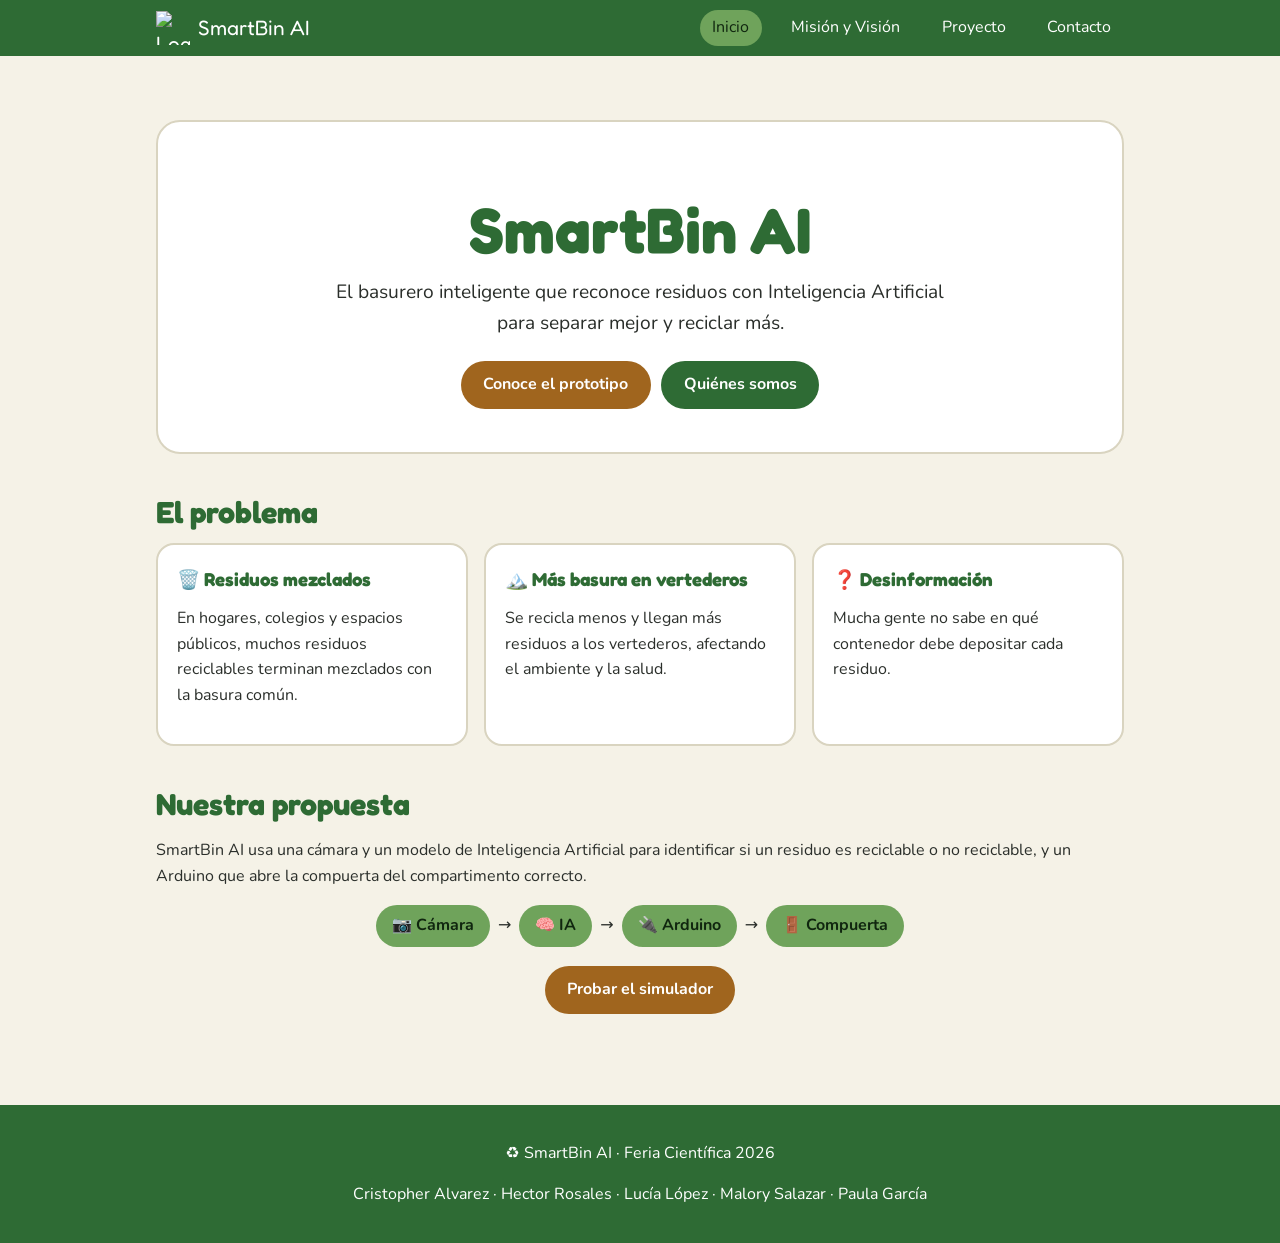
==== index.html @ 20b1c1e9 "publicar sitio web" ====
<!DOCTYPE html>
<html lang="es">
<head>
<meta charset="utf-8">
<meta name="viewport" content="width=device-width, initial-scale=1">
<title>Inicio | SmartBin AI</title>
<meta name="description" content="SmartBin AI: basurero inteligente que clasifica residuos reciclables y no reciclables con Inteligencia Artificial.">
<link rel="icon" href="assets/logo.svg" type="image/svg+xml">
<link rel="preconnect" href="https://fonts.googleapis.com">
<link rel="stylesheet" href="https://fonts.googleapis.com/css2?family=Fredoka:wght@500;600&family=Nunito:wght@400;700&display=swap">
<link rel="stylesheet" href="styles.css">
<script src="app.js" defer></script>
</head>
<body>
<header><nav>
<a class="marca" href="index.html"><img src="assets/logo.svg" alt="Logo SmartBin AI">SmartBin AI</a>
<a class="enlace activo" href="index.html">Inicio</a><a class="enlace" href="mision-vision.html">Misión y Visión</a><a class="enlace" href="proyecto.html">Proyecto</a><a class="enlace" href="contacto.html">Contacto</a>
</nav></header>
<main>

<section class="hero">
<img src="assets/logo.svg" alt="">
<h1>SmartBin AI</h1>
<p>El basurero inteligente que reconoce residuos con Inteligencia Artificial para separar mejor y reciclar más.</p>
<a class="btn" href="proyecto.html">Conoce el prototipo</a>
<a class="btn verde" href="mision-vision.html">Quiénes somos</a>
</section>

<section>
<h2>El problema</h2>
<div class="grid">
<div class="card"><h3>🗑️ Residuos mezclados</h3><p>En hogares, colegios y espacios públicos, muchos residuos reciclables terminan mezclados con la basura común.</p></div>
<div class="card"><h3>🏔️ Más basura en vertederos</h3><p>Se recicla menos y llegan más residuos a los vertederos, afectando el ambiente y la salud.</p></div>
<div class="card"><h3>❓ Desinformación</h3><p>Mucha gente no sabe en qué contenedor debe depositar cada residuo.</p></div>
</div>
</section>

<section>
<h2>Nuestra propuesta</h2>
<p>SmartBin AI usa una cámara y un modelo de Inteligencia Artificial para identificar si un residuo es reciclable o no reciclable, y un Arduino que abre la compuerta del compartimento correcto.</p>
<div class="pipe"><span>📷 Cámara</span>→<span>🧠 IA</span>→<span>🔌 Arduino</span>→<span>🚪 Compuerta</span></div>
<p style="text-align:center"><a class="btn" href="proyecto.html#simulador">Probar el simulador</a></p>
</section>

</main>
<footer>
<p>♻️ SmartBin AI · Feria Científica <span id="anio"></span></p>
<p>Cristopher Alvarez · Hector Rosales · Lucía López · Malory Salazar · Paula García</p>
</footer>
</body>
</html>
---- styles.css ----
:root{--verde:#2E6B34;--hoja:#6FA35B;--marron:#A0651E;--crema:#F5F2E7;--texto:#2B2F2B;--tarjeta:#fff;--borde:#d9d4c0}
*{box-sizing:border-box}
html{scroll-behavior:smooth}
body{margin:0;font-family:'Nunito',system-ui,Arial,sans-serif;background:var(--crema);color:var(--texto);line-height:1.6}
h1,h2,h3{font-family:'Fredoka',system-ui,Arial,sans-serif;color:var(--verde);line-height:1.2}
h2{font-size:1.9rem;margin:0 0 .8rem}
a{color:var(--verde)}
header{background:var(--verde);position:sticky;top:0;z-index:10}
nav{max-width:1000px;margin:auto;display:flex;flex-wrap:wrap;align-items:center;gap:.4rem 1rem;padding:.6rem 1rem}
nav .marca{display:flex;align-items:center;gap:.5rem;color:#fff;font-family:'Fredoka',sans-serif;font-size:1.3rem;text-decoration:none;margin-right:auto}
nav .marca img{width:34px;height:34px}
nav a.enlace{color:#fff;text-decoration:none;padding:.35rem .8rem;border-radius:999px}
nav a.enlace:hover,nav a.activo{background:var(--hoja);color:#10260f}
main{max-width:1000px;margin:auto;padding:1.5rem 1rem 3rem}
section{margin:2.5rem 0}
.hero{text-align:center;padding:2.5rem 1rem;background:var(--tarjeta);border:2px solid var(--borde);border-radius:24px}
.hero img{width:96px}
.hero h1{font-size:clamp(2.4rem,7vw,4rem);margin:.3rem 0}
.hero p{font-size:1.2rem;max-width:620px;margin:.5rem auto 1.2rem}
.btn{display:inline-block;background:var(--marron);color:#fff;border:0;padding:.7rem 1.4rem;border-radius:999px;font:inherit;font-weight:700;text-decoration:none;cursor:pointer;margin:.2rem;transition:transform .15s,background .15s}
.btn:hover{background:#7d4d13;transform:translateY(-2px)}
.btn.verde{background:var(--verde)}
.btn.verde:hover{background:#1f4a24}
.grid{display:grid;grid-template-columns:repeat(auto-fit,minmax(240px,1fr));gap:1rem}
.card{background:var(--tarjeta);border:2px solid var(--borde);border-radius:18px;padding:1.2rem;transition:transform .15s,box-shadow .15s}
.card:hover{transform:translateY(-3px);box-shadow:0 8px 18px rgba(46,107,52,.15)}
.card h3{margin:.2rem 0 .4rem}
.pipe{display:flex;flex-wrap:wrap;gap:.5rem;align-items:center;justify-content:center;margin:1rem 0}
.pipe span{background:var(--hoja);color:#10260f;font-weight:700;padding:.5rem 1rem;border-radius:999px}
.chips{display:flex;flex-wrap:wrap;gap:.6rem}
.chips span{background:var(--verde);color:#fff;padding:.4rem 1rem;border-radius:999px}
.table-wrap{overflow-x:auto}
table{border-collapse:collapse;width:100%;background:var(--tarjeta);border-radius:12px;overflow:hidden}
th,td{padding:.6rem .8rem;border:1px solid var(--borde);text-align:left;vertical-align:top}
th{background:var(--verde);color:#fff}
tr:hover td{background:#eef5e9}
ol.pasos{counter-reset:p;list-style:none;padding:0;display:grid;gap:.6rem}
ol.pasos li{counter-increment:p;background:var(--tarjeta);border:2px solid var(--borde);border-radius:14px;padding:.6rem 1rem .6rem 3.2rem;position:relative}
ol.pasos li::before{content:counter(p);position:absolute;left:.8rem;top:.5rem;width:1.8rem;height:1.8rem;border-radius:50%;background:var(--marron);color:#fff;text-align:center;font-weight:700}
.sim{display:grid;grid-template-columns:repeat(auto-fit,minmax(280px,1fr));gap:1rem}
label{display:block;font-weight:700;margin:.6rem 0 .2rem}
select,input,textarea{width:100%;padding:.55rem;border:2px solid var(--borde);border-radius:10px;font:inherit;background:#fff}
.bins{display:flex;gap:1.2rem;justify-content:center;margin:1rem 0}
.bin{width:90px;text-align:center;font-weight:700}
.bin .cuerpo{height:90px;border-radius:8px 8px 14px 14px;position:relative;margin-top:14px}
.bin .tapa{height:12px;border-radius:6px;transform-origin:left bottom;transition:transform .5s;margin:0 -4px}
.bin.rec .cuerpo,.bin.rec .tapa{background:var(--hoja)}
.bin.no .cuerpo,.bin.no .tapa{background:#6b6f6b}
.bin.abierta .tapa{transform:rotate(-55deg)}
.bin.abierta .cuerpo{box-shadow:0 0 0 4px var(--marron)}
.resultado{background:#eef5e9;border-left:6px solid var(--verde);padding:.8rem 1rem;border-radius:10px;min-height:3.2rem}
pre{background:#1f2a20;color:#e9f3e3;padding:1rem;border-radius:12px;overflow-x:auto;font-size:.85rem;max-height:420px}
.video{position:relative;padding-top:56.25%;background:#dcd8c4;border-radius:16px;overflow:hidden}
.video iframe,.video p{position:absolute;inset:0;width:100%;height:100%;border:0;display:flex;align-items:center;justify-content:center;margin:0;text-align:center;padding:1rem}
iframe.mapa{width:100%;height:320px;border:2px solid var(--borde);border-radius:16px}
details{background:var(--tarjeta);border:2px solid var(--borde);border-radius:12px;padding:.7rem 1rem;margin:.5rem 0}
summary{cursor:pointer;font-weight:700;color:var(--verde)}
.aviso{background:#fff4dd;border-left:6px solid var(--marron);padding:.7rem 1rem;border-radius:10px}
footer{background:var(--verde);color:#fff;text-align:center;padding:1.2rem 1rem}
footer a{color:#fff}
@media(max-width:600px){h2{font-size:1.5rem}.bins{gap:.6rem}}
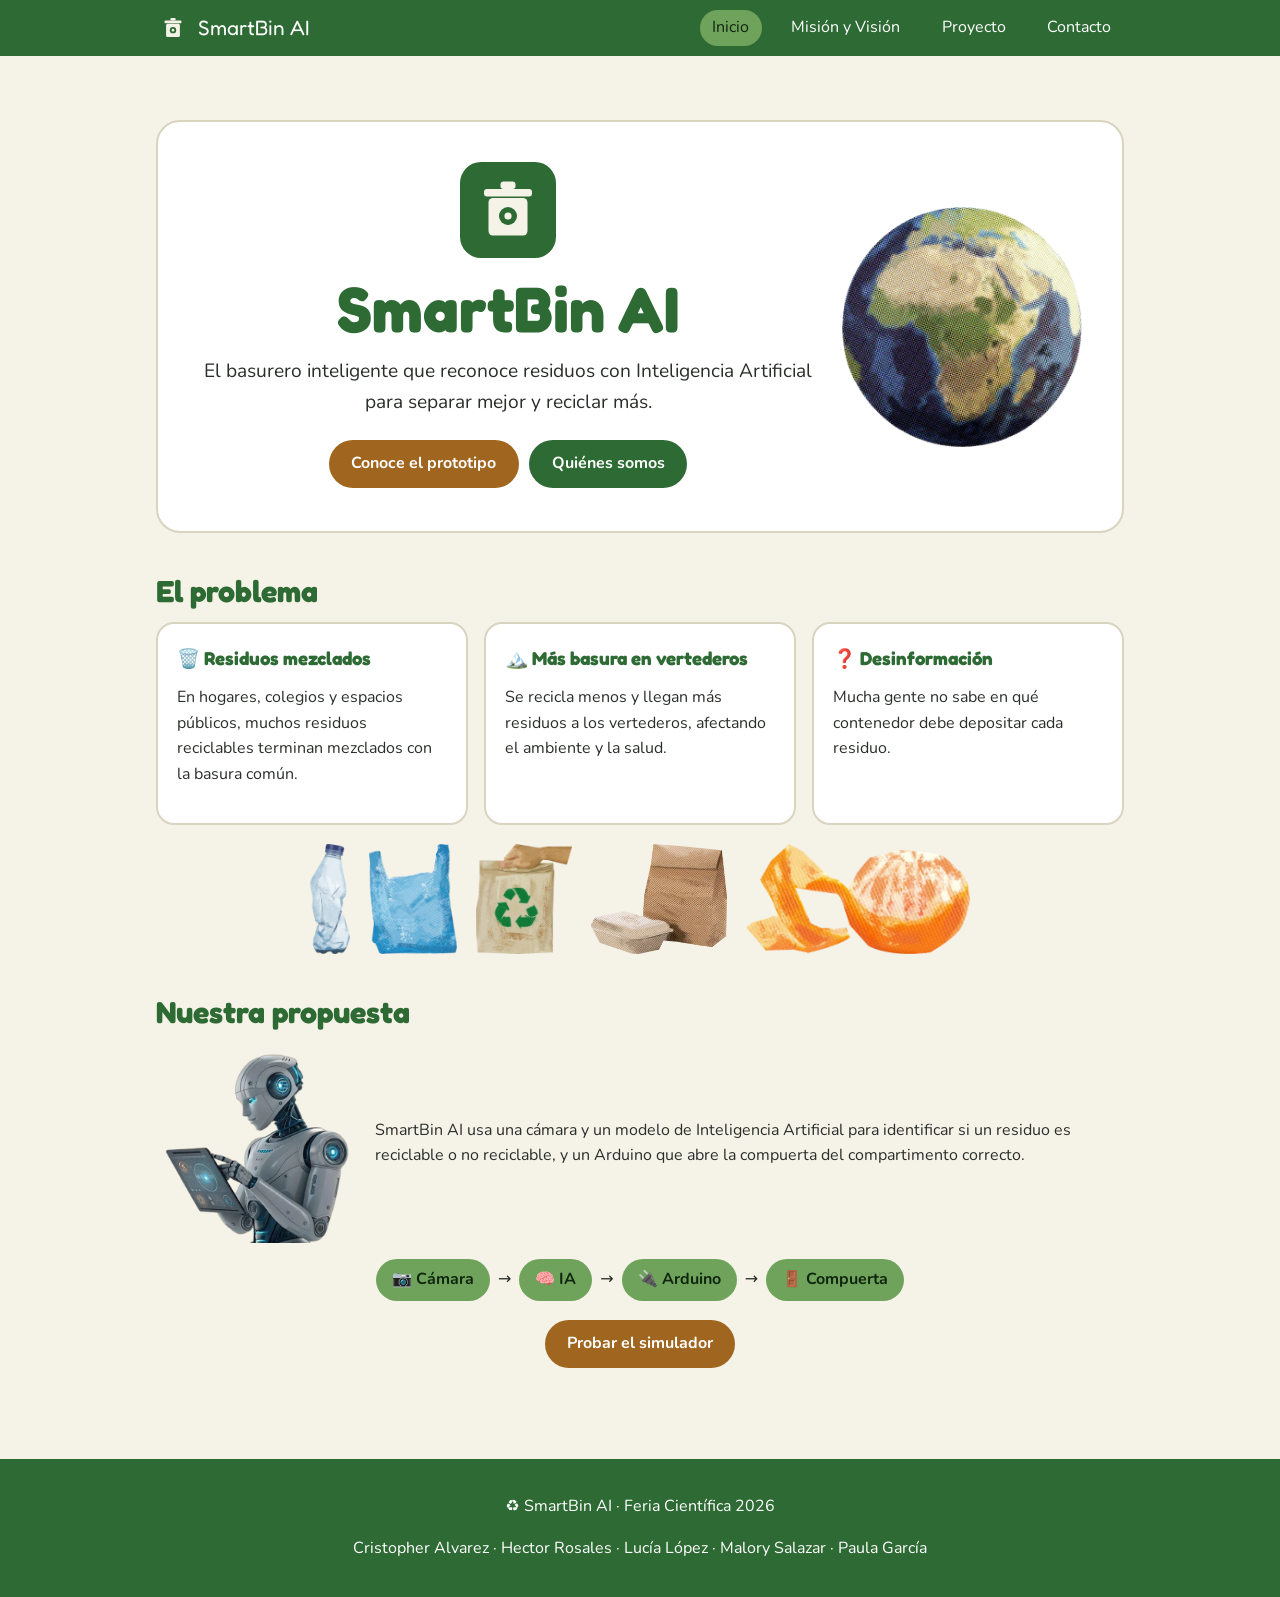
==== commit 1c4c6900: "Actualizacion de archivos" ====
--- a/index.html
+++ b/index.html
@@ -19,11 +19,16 @@
 <main>
 
 <section class="hero">
+<div class="hero-wrap">
+<div>
 <img src="assets/logo.svg" alt="">
 <h1>SmartBin AI</h1>
 <p>El basurero inteligente que reconoce residuos con Inteligencia Artificial para separar mejor y reciclar más.</p>
 <a class="btn" href="proyecto.html">Conoce el prototipo</a>
 <a class="btn verde" href="mision-vision.html">Quiénes somos</a>
+</div>
+<img class="grande" src="assets/tierra.webp" alt="Planeta Tierra">
+</div>
 </section>
 
 <section>
@@ -33,11 +38,14 @@
 <div class="card"><h3>🏔️ Más basura en vertederos</h3><p>Se recicla menos y llegan más residuos a los vertederos, afectando el ambiente y la salud.</p></div>
 <div class="card"><h3>❓ Desinformación</h3><p>Mucha gente no sabe en qué contenedor debe depositar cada residuo.</p></div>
 </div>
+<div class="tira">
+<img src="assets/botella.webp" alt="Botella de plástico"><img src="assets/bolsa.webp" alt="Bolsa de plástico"><img src="assets/papel.webp" alt="Bolsa de papel"><img src="assets/cajas.webp" alt="Cajas de cartón"><img src="assets/naranja.webp" alt="Cáscara de naranja">
+</div>
 </section>
 
 <section>
 <h2>Nuestra propuesta</h2>
-<p>SmartBin AI usa una cámara y un modelo de Inteligencia Artificial para identificar si un residuo es reciclable o no reciclable, y un Arduino que abre la compuerta del compartimento correcto.</p>
+<div class="lado"><img src="assets/robot.webp" alt="Robot con inteligencia artificial"><p>SmartBin AI usa una cámara y un modelo de Inteligencia Artificial para identificar si un residuo es reciclable o no reciclable, y un Arduino que abre la compuerta del compartimento correcto.</p></div>
 <div class="pipe"><span>📷 Cámara</span>→<span>🧠 IA</span>→<span>🔌 Arduino</span>→<span>🚪 Compuerta</span></div>
 <p style="text-align:center"><a class="btn" href="proyecto.html#simulador">Probar el simulador</a></p>
 </section>
--- a/styles.css
+++ b/styles.css
@@ -59,3 +59,14 @@
 footer{background:var(--verde);color:#fff;text-align:center;padding:1.2rem 1rem}
 footer a{color:#fff}
 @media(max-width:600px){h2{font-size:1.5rem}.bins{gap:.6rem}}
+
+.hero-wrap{display:flex;flex-wrap:wrap;align-items:center;justify-content:center;gap:1.5rem}
+.hero-wrap img.grande{width:min(240px,70%);height:auto}
+.tira{display:flex;flex-wrap:wrap;gap:1.2rem;align-items:flex-end;justify-content:center;margin:1.2rem 0}
+.tira img{height:110px;width:auto}
+.tira figure{margin:0;text-align:center;font-size:.85rem;font-weight:700}
+.tira figure img{display:block;margin:0 auto .3rem}
+.lado{display:flex;flex-wrap:wrap;gap:1.2rem;align-items:center}
+.lado img{width:200px;max-width:100%;height:auto}
+.lado p{flex:1;min-width:240px;margin:0}
+.card img.icono{height:96px;width:auto;display:block;margin:0 auto .5rem}
